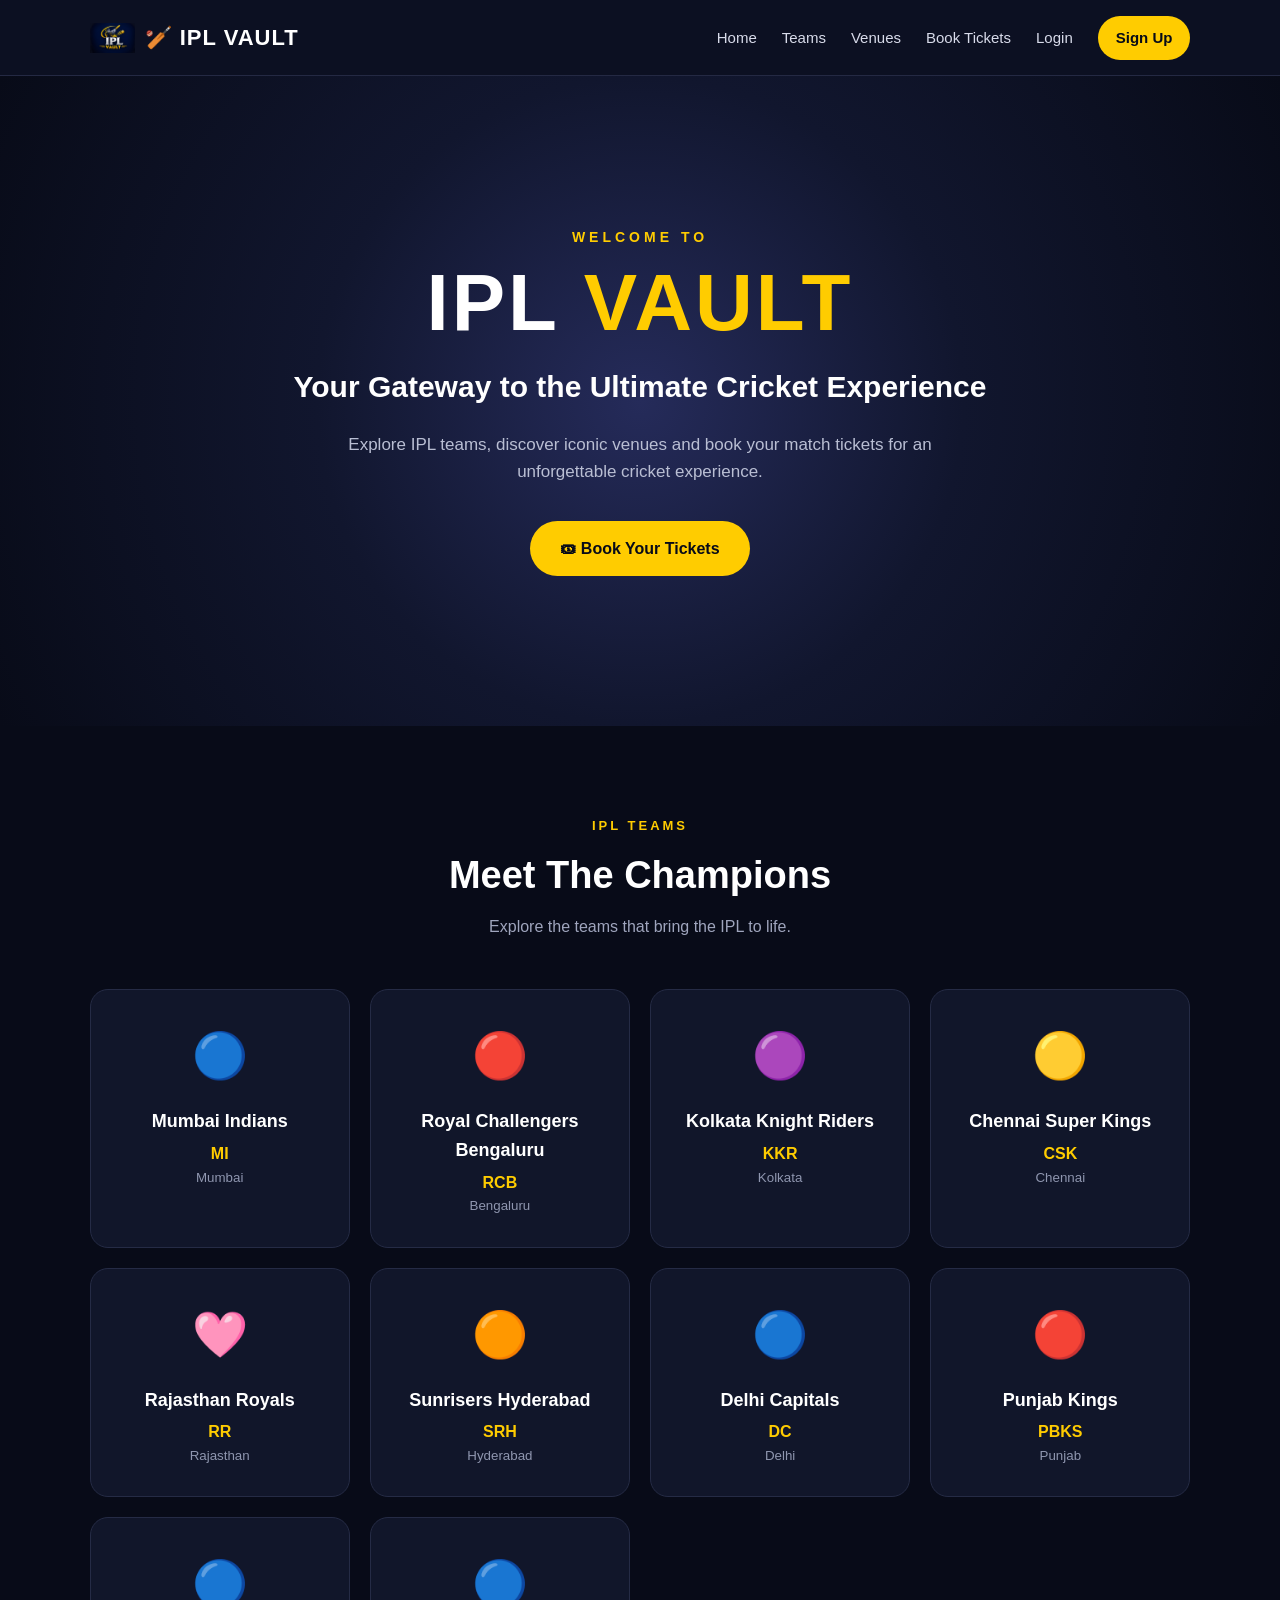
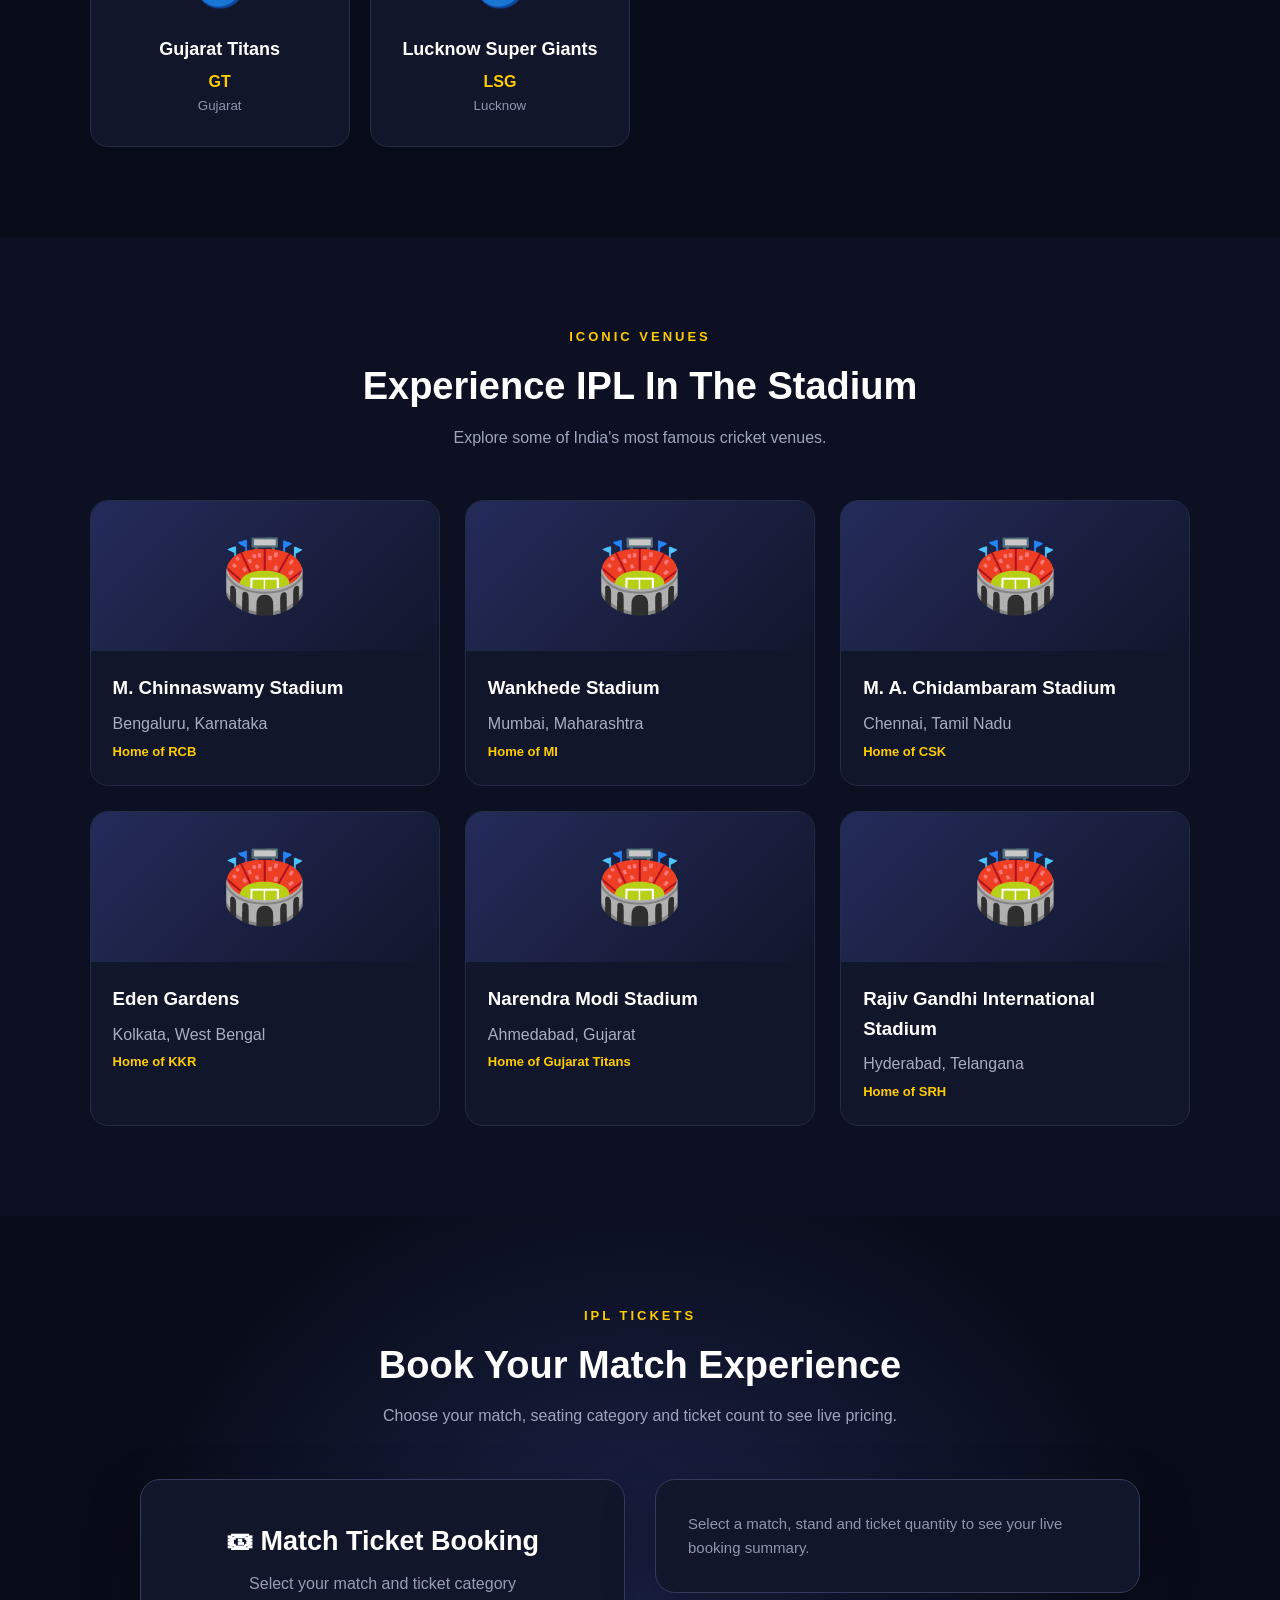
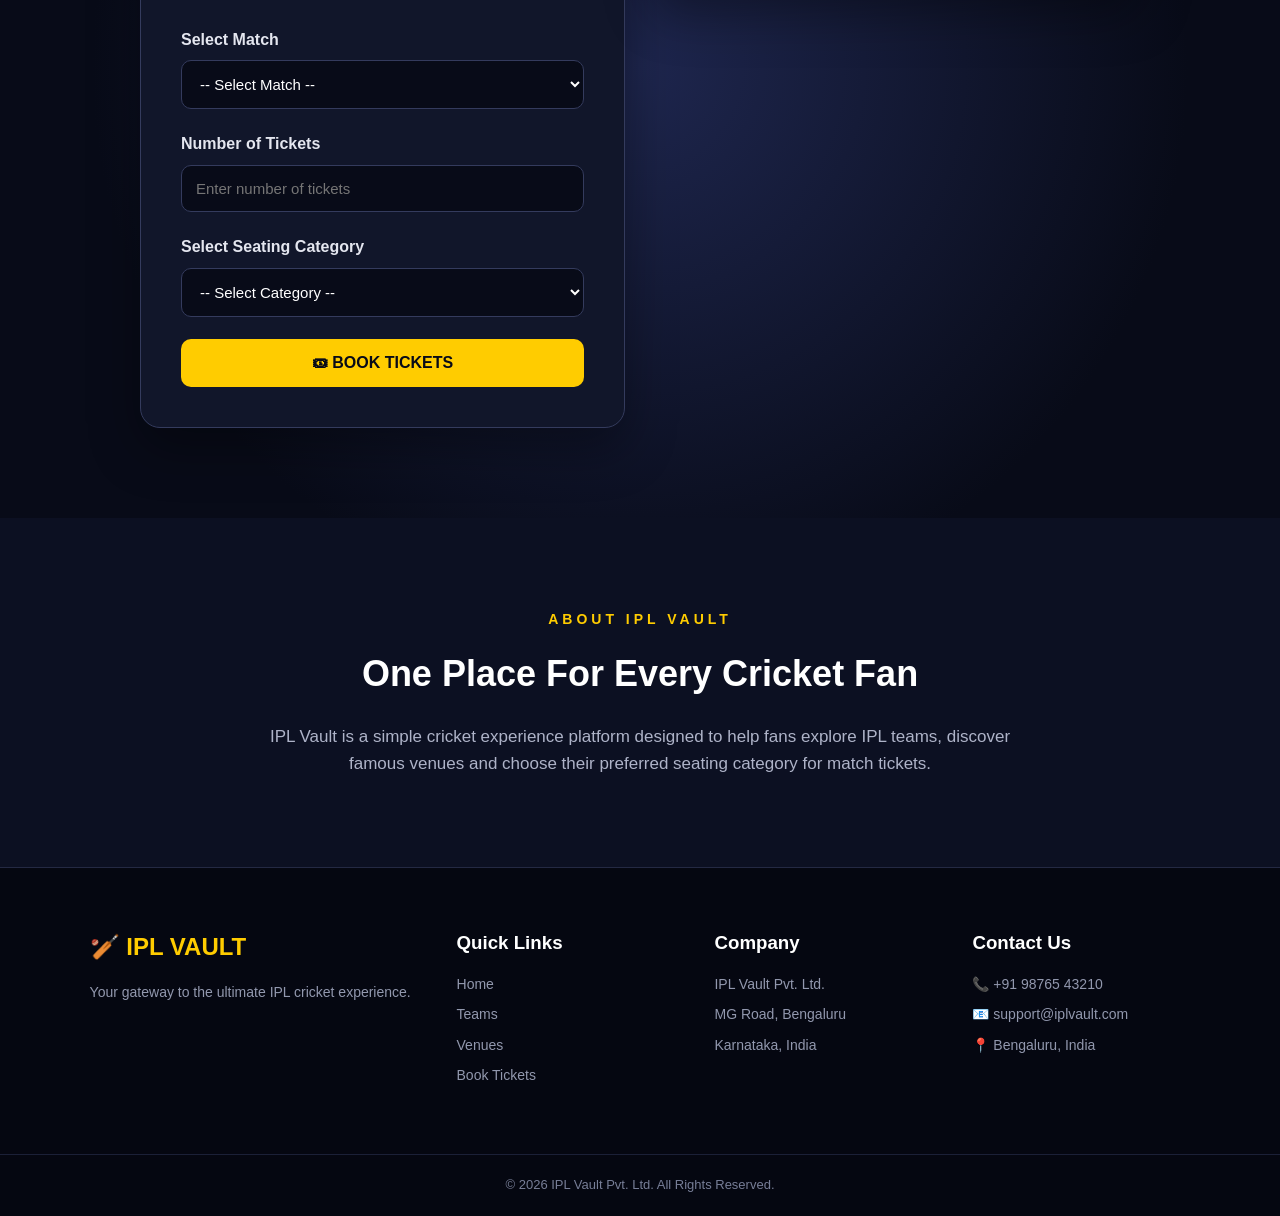
==== index.html @ e71f4a2f "Add IPL ticket booking website" ====
<html lang="en">
<head>
    <meta charset="UTF-8">
    <meta name="viewport" content="width=device-width, initial-scale=1.0">

    <title>IPL Vault | Cricket Ticket Booking</title>

<link rel="icon" type="image/png" href="images/logo.png">
    <link rel="stylesheet" href="style.css">
</head>

<body>


    <header class="header">

       <div class="logo">

    <img src="images/logo.png" alt="IPL Vault Logo">

            <span>🏏 IPL VAULT</span>
        </div>

        <nav>
            <a href="#home">Home</a>
            <a href="#teams">Teams</a>
            <a href="#venues">Venues</a>
            <a href="#tickets">Book Tickets</a>
            <a href="login.html">Login</a>
            <a href="signup.html" class="signup-link">Sign Up</a>
        </nav>

    </header>



    <section id="home" class="hero">

        <div class="hero-content">

            <p class="small-title">WELCOME TO</p>

            <h1>IPL <span>VAULT</span></h1>

            <h2>Your Gateway to the Ultimate Cricket Experience</h2>

            <p>
                Explore IPL teams, discover iconic venues and book your
                match tickets for an unforgettable cricket experience.
            </p>

            <a href="#tickets" class="hero-button">
                🎟 Book Your Tickets
            </a>

        </div>

    </section>



    <section id="teams" class="section">

        <div class="section-heading">
            <p>IPL TEAMS</p>
            <h2>Meet The Champions</h2>
            <span>
                Explore the teams that bring the IPL to life.
            </span>
        </div>


        <div class="team-container">

            <div class="team-card">
                <div class="team-icon">🔵</div>
                <h3>Mumbai Indians</h3>
                <p>MI</p>
                <small>Mumbai</small>
            </div>


            <div class="team-card">
                <div class="team-icon">🔴</div>
                <h3>Royal Challengers Bengaluru</h3>
                <p>RCB</p>
                <small>Bengaluru</small>
            </div>


            <div class="team-card">
                <div class="team-icon">🟣</div>
                <h3>Kolkata Knight Riders</h3>
                <p>KKR</p>
                <small>Kolkata</small>
            </div>


            <div class="team-card">
                <div class="team-icon">🟡</div>
                <h3>Chennai Super Kings</h3>
                <p>CSK</p>
                <small>Chennai</small>
            </div>


            <div class="team-card">
                <div class="team-icon">🩷</div>
                <h3>Rajasthan Royals</h3>
                <p>RR</p>
                <small>Rajasthan</small>
            </div>


            <div class="team-card">
                <div class="team-icon">🟠</div>
                <h3>Sunrisers Hyderabad</h3>
                <p>SRH</p>
                <small>Hyderabad</small>
            </div>


            <div class="team-card">
                <div class="team-icon">🔵</div>
                <h3>Delhi Capitals</h3>
                <p>DC</p>
                <small>Delhi</small>
            </div>


            <div class="team-card">
                <div class="team-icon">🔴</div>
                <h3>Punjab Kings</h3>
                <p>PBKS</p>
                <small>Punjab</small>
            </div>


            <div class="team-card">
                <div class="team-icon">🔵</div>
                <h3>Gujarat Titans</h3>
                <p>GT</p>
                <small>Gujarat</small>
            </div>


            <div class="team-card">
                <div class="team-icon">🔵</div>
                <h3>Lucknow Super Giants</h3>
                <p>LSG</p>
                <small>Lucknow</small>
            </div>

        </div>

    </section>


    <section id="venues" class="section venue-section">

        <div class="section-heading">

            <p>ICONIC VENUES</p>

            <h2>Experience IPL In The Stadium</h2>

            <span>
                Explore some of India's most famous cricket venues.
            </span>

        </div>


        <div class="venue-container">

            <div class="venue-card">
                <div class="venue-image">🏟️</div>

                <div class="venue-content">
                    <h3>M. Chinnaswamy Stadium</h3>
                    <p>Bengaluru, Karnataka</p>
                    <span>Home of RCB</span>
                </div>
            </div>


            <div class="venue-card">
                <div class="venue-image">🏟️</div>

                <div class="venue-content">
                    <h3>Wankhede Stadium</h3>
                    <p>Mumbai, Maharashtra</p>
                    <span>Home of MI</span>
                </div>
            </div>


            <div class="venue-card">
                <div class="venue-image">🏟️</div>

                <div class="venue-content">
                    <h3>M. A. Chidambaram Stadium</h3>
                    <p>Chennai, Tamil Nadu</p>
                    <span>Home of CSK</span>
                </div>
            </div>


            <div class="venue-card">
                <div class="venue-image">🏟️</div>

                <div class="venue-content">
                    <h3>Eden Gardens</h3>
                    <p>Kolkata, West Bengal</p>
                    <span>Home of KKR</span>
                </div>
            </div>


            <div class="venue-card">
                <div class="venue-image">🏟️</div>

                <div class="venue-content">
                    <h3>Narendra Modi Stadium</h3>
                    <p>Ahmedabad, Gujarat</p>
                    <span>Home of Gujarat Titans</span>
                </div>
            </div>


            <div class="venue-card">
                <div class="venue-image">🏟️</div>

                <div class="venue-content">
                    <h3>Rajiv Gandhi International Stadium</h3>
                    <p>Hyderabad, Telangana</p>
                    <span>Home of SRH</span>
                </div>
            </div>

        </div>

    </section>



    <section id="tickets" class="ticket-section">

        <div class="section-heading">

            <p>IPL TICKETS</p>

            <h2>Book Your Match Experience</h2>

            <span>
                Choose your match, seating category and ticket count to see live pricing.
            </span>

        </div>


        <div class="ticket-wrapper">

        <div class="ticket-box">

            <h3>🎟 Match Ticket Booking</h3>

            <p class="ticket-subtitle">
                Select your match and ticket category
            </p>


            <form id="bookingForm">

                <div class="form-group">

                    <label for="match">
                        Select Match
                    </label>

                    <select id="match" name="match" required>

                        <option value="">
                            -- Select Match --
                        </option>

                        <option value="MI vs RCB — Wankhede Stadium, Mumbai">
                            MI vs RCB — Wankhede Stadium, Mumbai
                        </option>

                        <option value="CSK vs KKR — M. A. Chidambaram Stadium, Chennai">
                            CSK vs KKR — M. A. Chidambaram Stadium, Chennai
                        </option>

                        <option value="GT vs SRH — Narendra Modi Stadium, Ahmedabad">
                            GT vs SRH — Narendra Modi Stadium, Ahmedabad
                        </option>

                        <option value="RCB vs KKR — M. Chinnaswamy Stadium, Bengaluru">
                            RCB vs KKR — M. Chinnaswamy Stadium, Bengaluru
                        </option>

                        <option value="DC vs PBKS — Eden Gardens, Kolkata">
                            DC vs PBKS — Eden Gardens, Kolkata
                        </option>

                    </select>

                </div>


                <div class="form-group">

                    <label for="ticketCount">
                        Number of Tickets
                    </label>

                    <input
                        type="number"
                        id="ticketCount"
                        name="tickets"
                        min="1"
                        max="10"
                        placeholder="Enter number of tickets"
                        required
                    >

                </div>


                <div class="form-group">

                    <label for="category">
                        Select Seating Category
                    </label>

                    <select id="category" name="category" required>

                        <option value="">
                            -- Select Category --
                        </option>

                        <option value="balcony">
                            Balcony — ₹1,500
                        </option>

                        <option value="box-balcony">
                            Box Balcony — ₹2,500
                        </option>

                        <option value="luxury-balcony">
                            Luxury Balcony — ₹4,000
                        </option>

                        <option value="ground">
                            Ground — ₹1,000
                        </option>

                        <option value="first-class">
                            1st Class — ₹6,000
                        </option>

                    </select>

                </div>


                <button type="submit" class="book-button">
                    🎟 BOOK TICKETS
                </button>

            </form>

        </div>


        <div class="summary-column">

            <div class="booking-summary" id="bookingSummary">
                <p class="summary-placeholder">
                    Select a match, stand and ticket quantity to see your live booking summary.
                </p>
            </div>

            <div class="stand-info" id="standInfo"></div>

        </div>

        </div>

    </section>


    <section class="about-section">

        <div>

            <p class="small-title">ABOUT IPL VAULT</p>

            <h2>One Place For Every Cricket Fan</h2>

            <p>
                IPL Vault is a simple cricket experience platform designed
                to help fans explore IPL teams, discover famous venues and
                choose their preferred seating category for match tickets.
            </p>

        </div>

    </section>


    <footer class="footer">

        <div class="footer-container">


            <div class="footer-column">

                <h2>🏏 IPL VAULT</h2>

                <p>
                    Your gateway to the ultimate IPL cricket experience.
                </p>

            </div>


            <div class="footer-column">

                <h3>Quick Links</h3>

                <a href="#home">Home</a>

                <a href="#teams">Teams</a>

                <a href="#venues">Venues</a>

                <a href="#tickets">Book Tickets</a>

            </div>


            <div class="footer-column">

                <h3>Company</h3>

                <p>IPL Vault Pvt. Ltd.</p>

                <p>MG Road, Bengaluru</p>

                <p>Karnataka, India</p>

            </div>


            <div class="footer-column">

                <h3>Contact Us</h3>

                <p>📞 +91 98765 43210</p>

                <p>📧 support@iplvault.com</p>

                <p>📍 Bengaluru, India</p>

            </div>

        </div>


        <div class="footer-bottom">

            <p>
                © 2026 IPL Vault Pvt. Ltd. All Rights Reserved.
            </p>

        </div>

    </footer>

    <script src="script.js"></script>

</body>
</html>
---- style.css ----
* {
    margin: 0;
    padding: 0;
    box-sizing: border-box;
}


html {
    scroll-behavior: smooth;
}


body {
    font-family: Arial, Helvetica, sans-serif;
    background: #080b18;
    color: white;
    line-height: 1.6;
}


.header {
    width: 100%;
    min-height: 75px;

    display: flex;
    justify-content: space-between;
    align-items: center;

    padding: 15px 7%;

    background: #0c1022;

    border-bottom: 1px solid #242943;

    position: sticky;
    top: 0;

    z-index: 1000;
}


.logo {
    display: flex;
    align-items: center;

    font-size: 22px;
    font-weight: bold;

    color: white;
}


.logo img {
    width: 45px;
    height: 45px;

    object-fit: contain;

    margin-right: 10px;
}


.logo span {
    letter-spacing: 1px;
}


nav {
    display: flex;
    align-items: center;
    gap: 25px;
}


nav a {
    text-decoration: none;
    color: #d8dbea;

    font-size: 15px;

    transition: 0.3s;
}


nav a:hover {
    color: #ffcc00;
}


.signup-link {
    background: #ffcc00;

    color: #080b18 !important;

    padding: 10px 18px;

    border-radius: 25px;

    font-weight: bold;
}


.hero {
    min-height: 650px;

    display: flex;
    justify-content: center;
    align-items: center;

    text-align: center;

    padding: 80px 20px;

    background:
        radial-gradient(
            circle at center,
            #252b5a 0%,
            #11162e 45%,
            #080b18 100%
        );
}


.hero-content {
    max-width: 850px;
}


.small-title {
    color: #ffcc00;

    font-size: 14px;

    font-weight: bold;

    letter-spacing: 4px;

    margin-bottom: 15px;
}


.hero h1 {
    font-size: 80px;

    line-height: 1;

    margin-bottom: 20px;

    letter-spacing: 3px;
}


.hero h1 span {
    color: #ffcc00;
}


.hero h2 {
    font-size: 30px;

    margin-bottom: 20px;
}


.hero p:not(.small-title) {
    color: #b9bed3;

    max-width: 650px;

    margin: auto;

    font-size: 17px;
}


.hero-button {
    display: inline-block;

    margin-top: 35px;

    padding: 15px 30px;

    background: #ffcc00;

    color: #080b18;

    text-decoration: none;

    border-radius: 30px;

    font-weight: bold;

    transition: 0.3s;
}


.hero-button:hover {
    transform: translateY(-4px);

    box-shadow: 0 10px 25px rgba(255, 204, 0, 0.25);
}



.section {
    padding: 90px 7%;
}


.section-heading {
    text-align: center;

    margin-bottom: 50px;
}


.section-heading p {
    color: #ffcc00;

    font-size: 13px;

    letter-spacing: 3px;

    font-weight: bold;
}


.section-heading h2 {
    font-size: 38px;

    margin: 8px 0;
}


.section-heading span {
    color: #9fa5bd;

    font-size: 16px;
}



.team-container {
    display: grid;

    grid-template-columns:
        repeat(auto-fit, minmax(210px, 1fr));

    gap: 20px;
}


.team-card {
    background: #11162a;

    border: 1px solid #252b45;

    border-radius: 18px;

    padding: 30px 20px;

    text-align: center;

    transition: 0.3s;
}


.team-card:hover {
    transform: translateY(-8px);

    border-color: #ffcc00;

    box-shadow:
        0 15px 35px rgba(0, 0, 0, 0.3);
}


.team-icon {
    font-size: 45px;

    margin-bottom: 15px;
}


.team-card h3 {
    font-size: 18px;

    margin-bottom: 5px;
}


.team-card p {
    color: #ffcc00;

    font-weight: bold;
}


.team-card small {
    color: #8f96af;
}



.venue-section {
    background: #0c1022;
}


.venue-container {
    display: grid;

    grid-template-columns:
        repeat(auto-fit, minmax(280px, 1fr));

    gap: 25px;
}


.venue-card {
    background: #11162a;

    border-radius: 18px;

    overflow: hidden;

    border: 1px solid #252b45;

    transition: 0.3s;
}


.venue-card:hover {
    transform: translateY(-7px);

    border-color: #ffcc00;
}


.venue-image {
    height: 150px;

    display: flex;

    justify-content: center;

    align-items: center;

    font-size: 70px;

    background:
        linear-gradient(
            135deg,
            #252b5a,
            #12162c
        );
}


.venue-content {
    padding: 22px;
}


.venue-content h3 {
    margin-bottom: 8px;
}


.venue-content p {
    color: #a9aec3;

    margin-bottom: 5px;
}


.venue-content span {
    color: #ffcc00;

    font-size: 13px;

    font-weight: bold;
}


.ticket-section {
    padding: 90px 20px;

    background:
        radial-gradient(
            circle at center,
            #1e264e,
            #080b18 70%
        );
}


.ticket-wrapper {
    width: 100%;

    max-width: 1000px;

    margin: auto;

    display: grid;

    grid-template-columns: 1fr 1fr;

    gap: 30px;

    align-items: start;
}


.ticket-box {
    width: 100%;

    padding: 40px;

    background: #11162a;

    border: 1px solid #343b5d;

    border-radius: 20px;

    box-shadow:
        0 20px 50px rgba(0, 0, 0, 0.35);
}


.ticket-box h3 {
    text-align: center;

    font-size: 27px;

    margin-bottom: 8px;
}


.ticket-subtitle {
    text-align: center;

    color: #969db6;

    margin-bottom: 30px;
}


.form-group {
    margin-bottom: 22px;
}


.form-group label {
    display: block;

    margin-bottom: 8px;

    font-weight: bold;

    color: #e4e6ef;
}


.form-group input,
.form-group select {
    width: 100%;

    padding: 14px;

    border-radius: 10px;

    border: 1px solid #343b5d;

    background: #080b18;

    color: white;

    outline: none;

    font-size: 15px;
}


.form-group input:focus,
.form-group select:focus {
    border-color: #ffcc00;
}


.form-group select option {
    background: #11162a;
}


.book-button {
    width: 100%;

    padding: 15px;

    border: none;

    border-radius: 10px;

    background: #ffcc00;

    color: #080b18;

    font-size: 16px;

    font-weight: bold;

    cursor: pointer;

    transition: 0.3s;
}


.book-button:hover {
    transform: translateY(-3px);

    box-shadow:
        0 10px 25px rgba(255, 204, 0, 0.25);
}


.summary-column {
    display: flex;

    flex-direction: column;

    gap: 25px;
}


.booking-summary {
    background: #11162a;

    border: 1px solid #343b5d;

    border-radius: 20px;

    padding: 32px;

    box-shadow:
        0 20px 50px rgba(0, 0, 0, 0.35);
}


.booking-summary h4 {
    font-size: 20px;

    margin-bottom: 18px;

    color: #ffcc00;
}


.summary-placeholder {
    color: #8f96af;

    font-size: 15px;
}


.summary-row {
    display: flex;

    justify-content: space-between;

    align-items: center;

    padding: 10px 0;

    border-bottom: 1px solid #242943;

    font-size: 15px;

    color: #d8dbea;
}


.summary-row span:first-child {
    color: #9298ae;
}


.summary-total {
    border-bottom: none;

    margin-top: 8px;

    padding-top: 16px;

    border-top: 1px solid #343b5d;

    font-size: 18px;

    font-weight: bold;
}


.summary-total span:first-child {
    color: #e4e6ef;
}


.summary-total span:last-child {
    color: #ffcc00;
}


.stand-info {
    background: #0c1022;

    border: 1px solid #252b45;

    border-radius: 20px;

    padding: 26px 32px;

    min-height: 0;
}


.stand-info:empty {
    display: none;
}


.stand-info h4 {
    color: #ffcc00;

    font-size: 17px;

    margin-bottom: 10px;
}


.stand-info p {
    color: #b9bed3;

    font-size: 14px;
}


.about-section {
    padding: 90px 7%;

    background: #0c1022;

    text-align: center;
}


.about-section > div {
    max-width: 800px;

    margin: auto;
}


.about-section h2 {
    font-size: 36px;

    margin-bottom: 20px;
}


.about-section p:last-child {
    color: #aeb3c8;

    font-size: 17px;
}


.footer {
    background: #050711;

    border-top: 1px solid #242943;
}


.footer-container {
    padding: 60px 7%;

    display: grid;

    grid-template-columns:
        1.5fr 1fr 1fr 1fr;

    gap: 40px;
}


.footer-column h2 {
    margin-bottom: 15px;

    color: #ffcc00;
}


.footer-column h3 {
    margin-bottom: 15px;

    color: white;
}


.footer-column p {
    color: #9298ae;

    margin-bottom: 8px;

    font-size: 14px;
}


.footer-column a {
    display: block;

    color: #9298ae;

    text-decoration: none;

    margin-bottom: 8px;

    font-size: 14px;

    transition: 0.3s;
}


.footer-column a:hover {
    color: #ffcc00;
}


.footer-bottom {
    text-align: center;

    padding: 20px;

    border-top: 1px solid #1b2037;

    color: #777e97;

    font-size: 13px;
}



@media (max-width: 900px) {

    .header {
        flex-direction: column;

        gap: 15px;
    }


    nav {
        flex-wrap: wrap;

        justify-content: center;

        gap: 15px;
    }


    .hero h1 {
        font-size: 55px;
    }


    .hero h2 {
        font-size: 24px;
    }


    .footer-container {
        grid-template-columns: 1fr 1fr;
    }


    .ticket-wrapper {
        grid-template-columns: 1fr;
    }

}


@media (max-width: 600px) {

    .section {
        padding: 60px 5%;
    }


    .hero {
        min-height: 550px;
    }


    .hero h1 {
        font-size: 45px;
    }


    .hero h2 {
        font-size: 21px;
    }


    .ticket-box {
        padding: 25px;
    }


    .booking-summary,
    .stand-info {
        padding: 22px;
    }


    .footer-container {
        grid-template-columns: 1fr;

        text-align: center;
    }

}


.auth-page {
    min-height: 100vh;

    background:
        radial-gradient(
            circle at center,
            #202754,
            #080b18 70%
        );
}


.auth-container {
    min-height: calc(100vh - 75px);

    display: flex;

    justify-content: center;

    align-items: center;

    padding: 60px 20px;
}


.auth-box {
    width: 100%;

    max-width: 480px;

    padding: 40px;

    background: #11162a;

    border: 1px solid #343b5d;

    border-radius: 20px;

    box-shadow:
        0 25px 60px rgba(0, 0, 0, 0.4);
}


.auth-logo {
    width: 65px;

    height: 65px;

    margin: auto;

    display: flex;

    align-items: center;

    justify-content: center;

    border-radius: 50%;

    background: #ffcc00;

    color: #080b18;

    font-size: 30px;

    margin-bottom: 20px;
}


.auth-box h1 {
    text-align: center;

    font-size: 30px;

    margin-bottom: 8px;
}


.auth-subtitle {
    text-align: center;

    color: #9298ae;

    font-size: 14px;

    margin-bottom: 30px;
}


.auth-field {
    margin-bottom: 18px;
}


.auth-field label {
    display: block;

    margin-bottom: 7px;

    color: #e4e6ef;

    font-weight: bold;

    font-size: 14px;
}


.auth-field input {
    width: 100%;

    padding: 13px;

    background: #080b18;

    color: white;

    border: 1px solid #343b5d;

    border-radius: 9px;

    outline: none;

    font-size: 14px;
}


.auth-field input:focus {
    border-color: #ffcc00;
}


.auth-button {
    width: 100%;

    padding: 14px;

    margin-top: 8px;

    border: none;

    border-radius: 9px;

    background: #ffcc00;

    color: #080b18;

    font-weight: bold;

    font-size: 15px;

    cursor: pointer;

    transition: 0.3s;
}


.auth-button:hover {
    transform: translateY(-2px);

    box-shadow:
        0 10px 25px rgba(255, 204, 0, 0.2);
}


.auth-footer {
    text-align: center;

    margin-top: 25px;

    color: #9298ae;

    font-size: 14px;
}


.auth-footer a {
    color: #ffcc00;

    text-decoration: none;

    font-weight: bold;
}
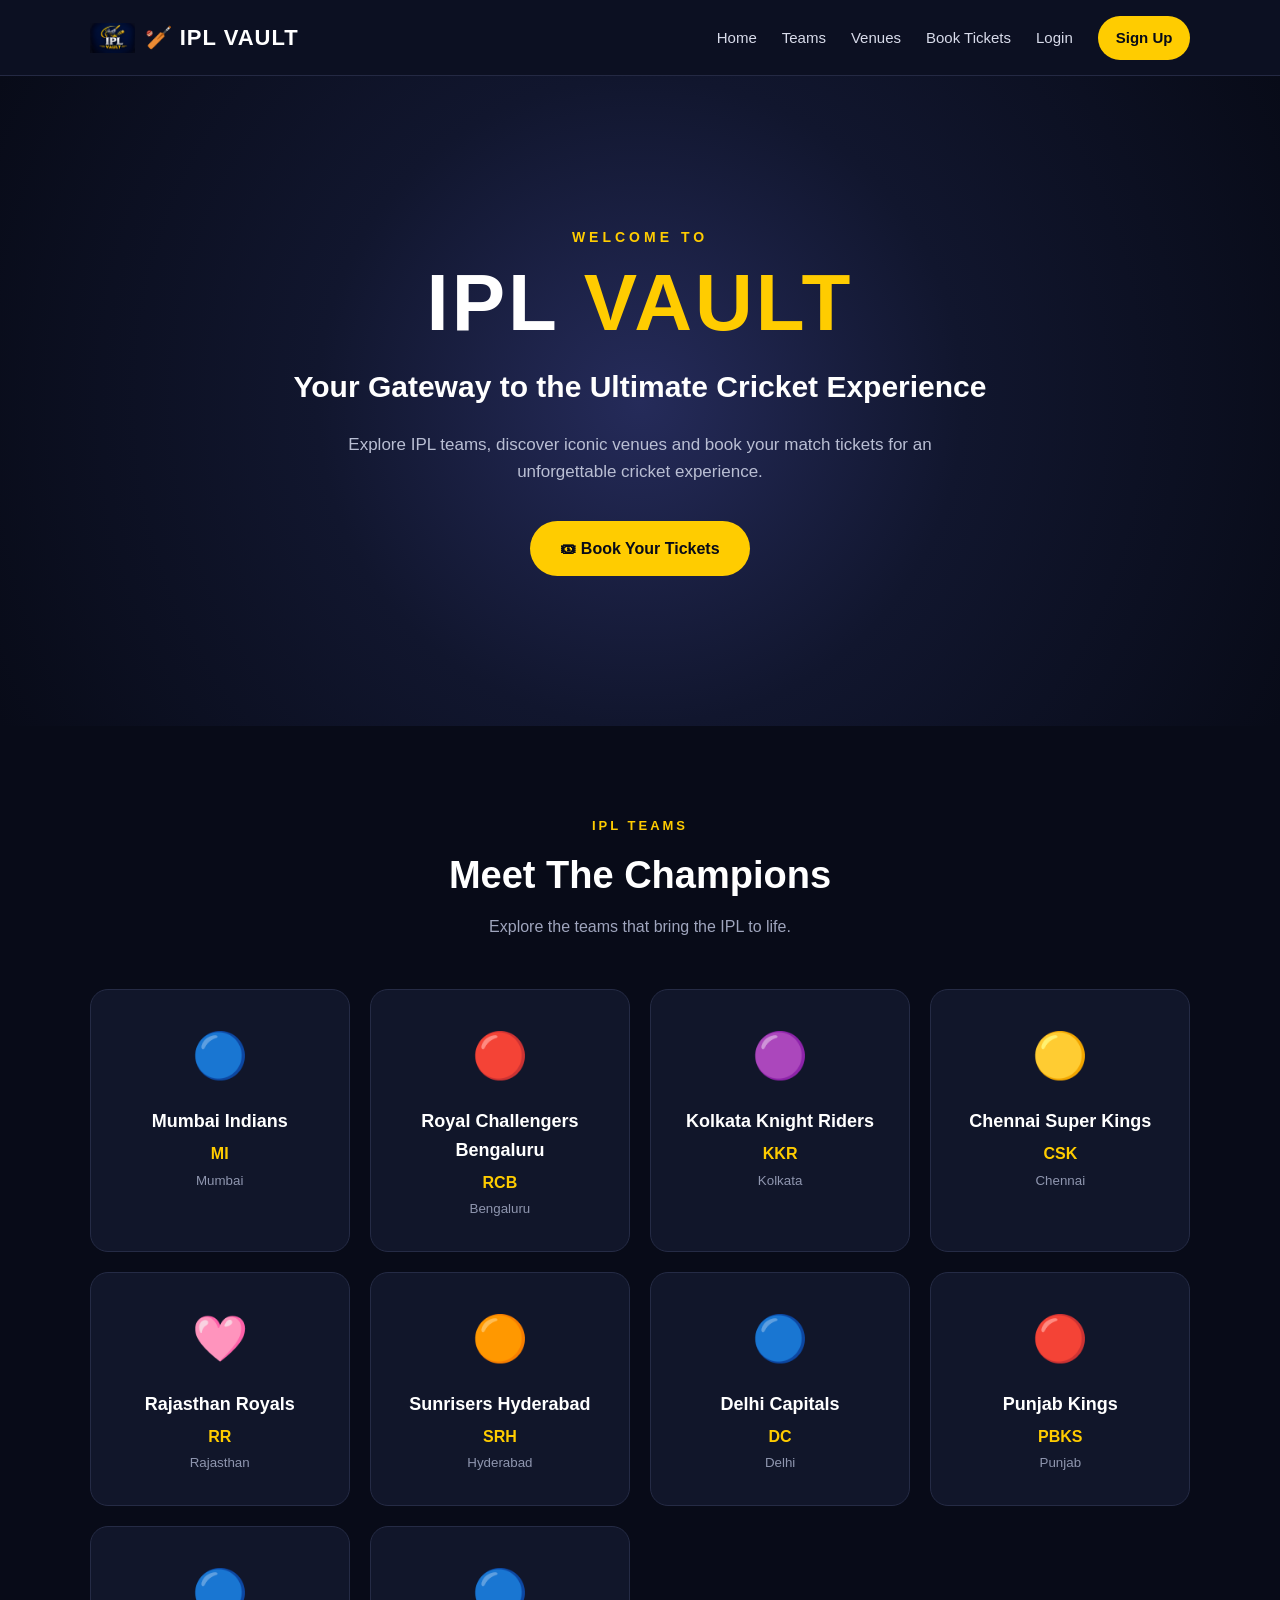
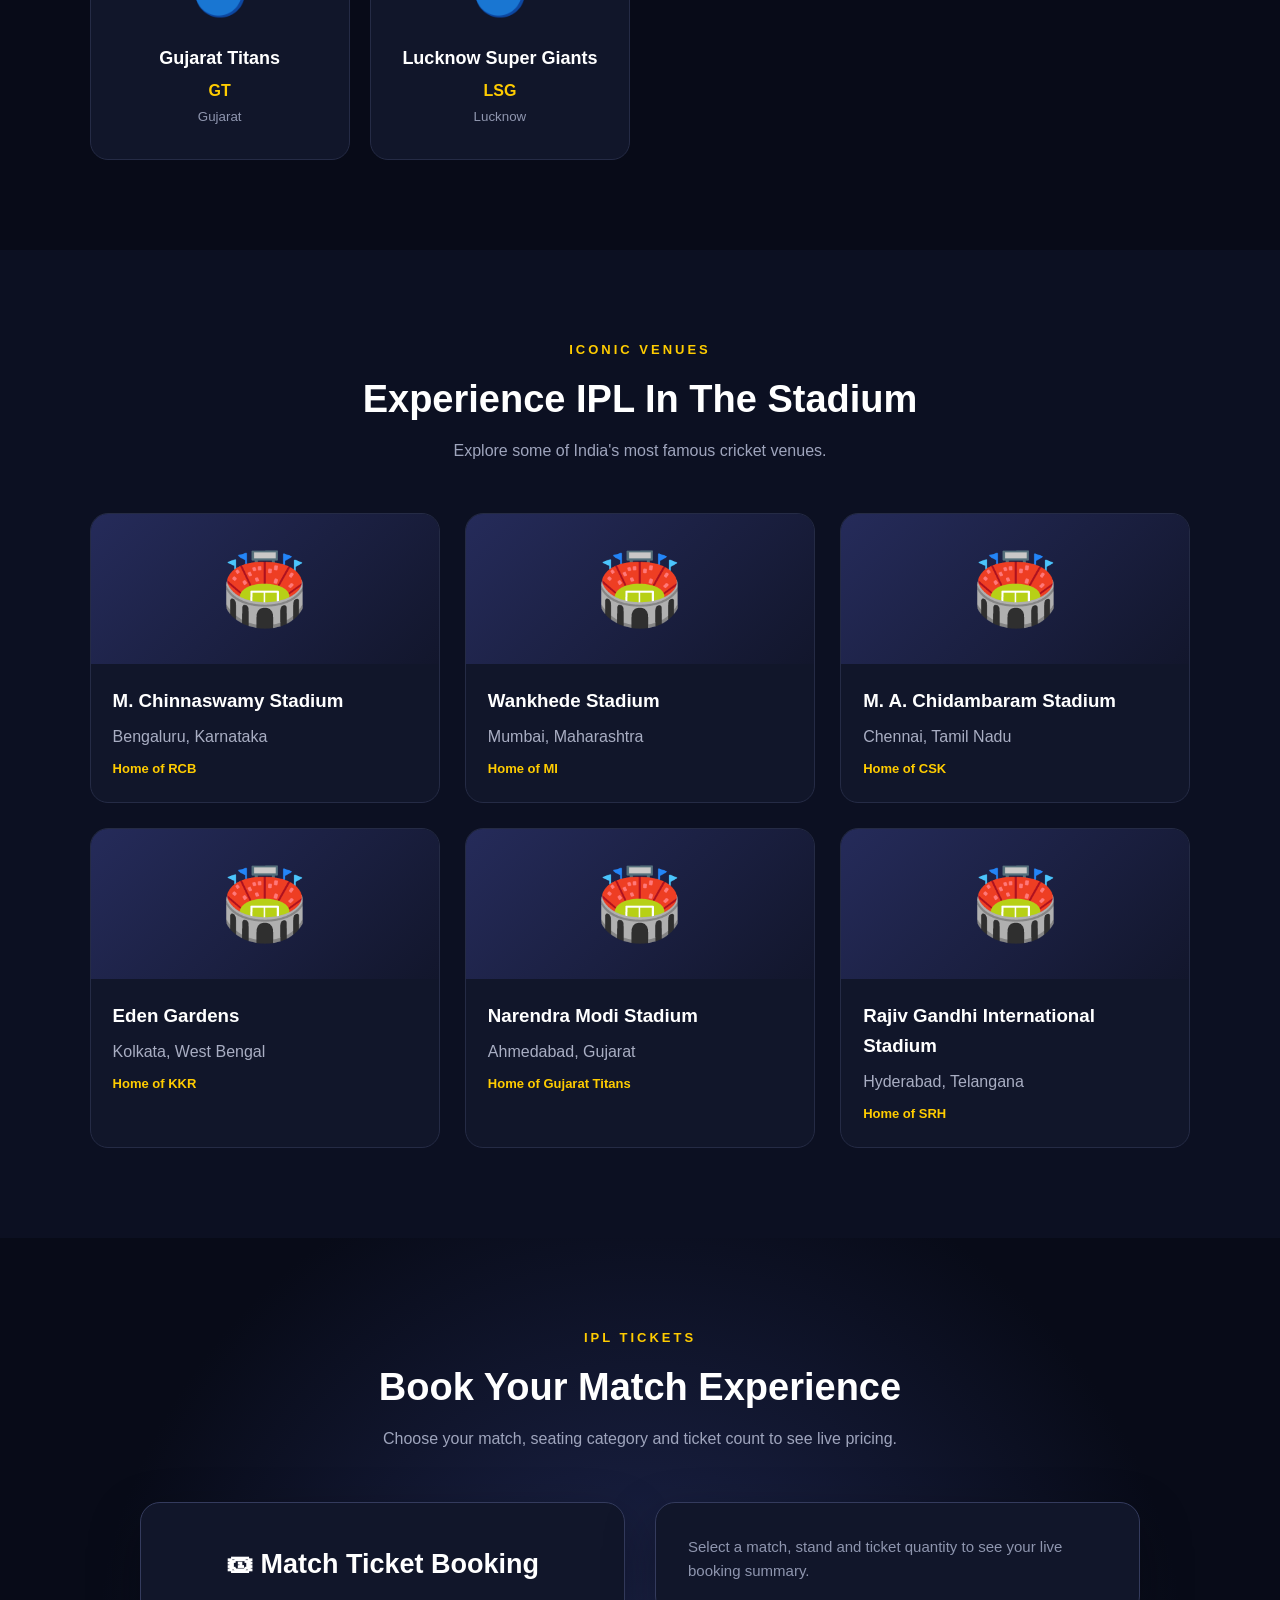
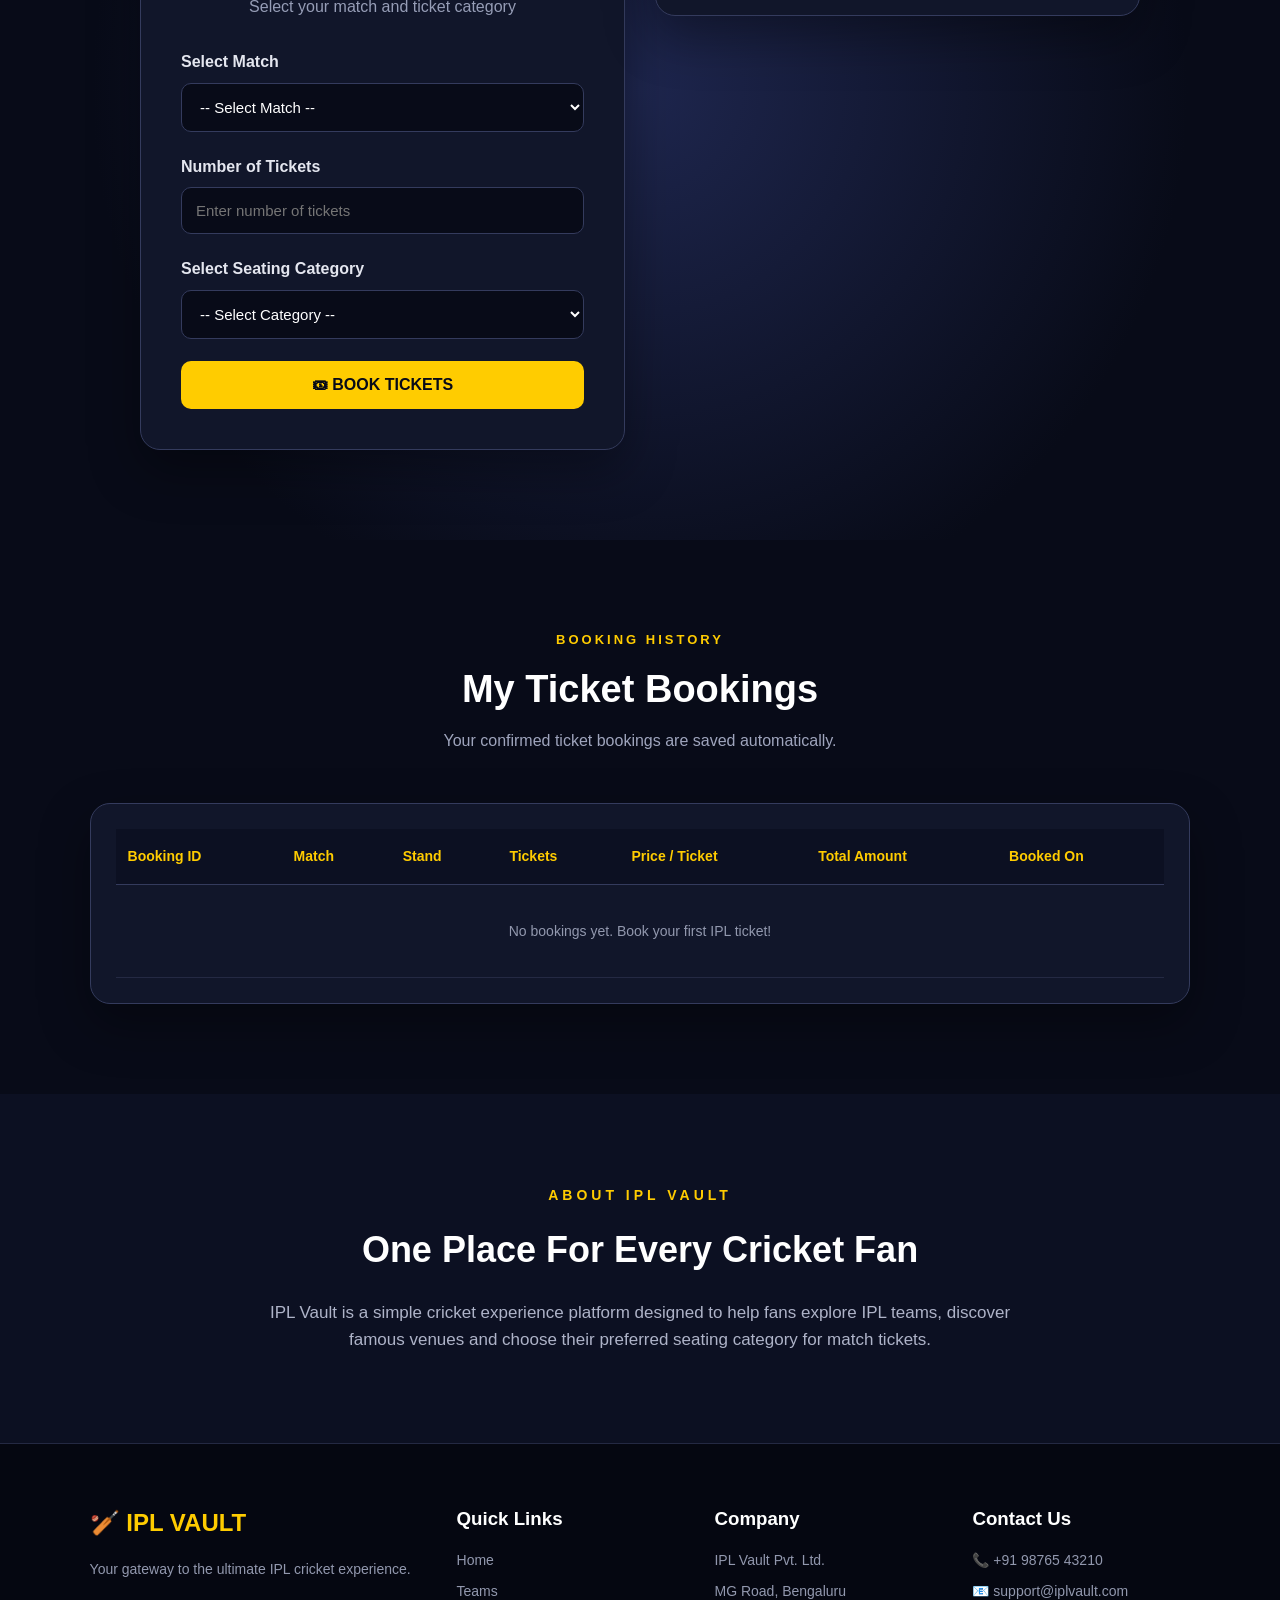
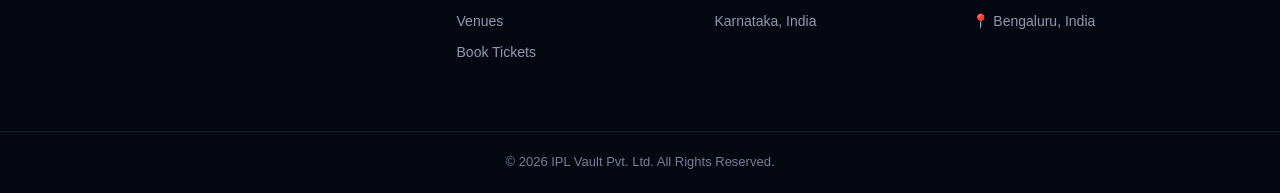
==== commit d848520d: "Add booking storage persistance" ====
--- a/index.html
+++ b/index.html
@@ -1,38 +1,56 @@
+<!DOCTYPE html>
 <html lang="en">
+
 <head>
+
     <meta charset="UTF-8">
+
     <meta name="viewport" content="width=device-width, initial-scale=1.0">
 
     <title>IPL Vault | Cricket Ticket Booking</title>
 
-<link rel="icon" type="image/png" href="images/logo.png">
+    <link rel="icon" type="image/png" href="images/logo.png">
+
     <link rel="stylesheet" href="style.css">
+
 </head>
 
+
 <body>
 
+    <!-- HEADER -->
 
     <header class="header">
 
-       <div class="logo">
-
-    <img src="images/logo.png" alt="IPL Vault Logo">
+        <div class="logo">
+
+            <img src="images/logo.png" alt="IPL Vault Logo">
 
             <span>🏏 IPL VAULT</span>
-        </div>
+
+        </div>
+
 
         <nav>
+
             <a href="#home">Home</a>
+
             <a href="#teams">Teams</a>
+
             <a href="#venues">Venues</a>
+
             <a href="#tickets">Book Tickets</a>
+
             <a href="login.html">Login</a>
+
             <a href="signup.html" class="signup-link">Sign Up</a>
+
         </nav>
 
     </header>
 
 
+    <!-- HERO -->
 
     <section id="home" class="hero">
 
@@ -58,15 +76,20 @@
     </section>
 
 
+    <!-- TEAMS -->
 
     <section id="teams" class="section">
 
         <div class="section-heading">
+
             <p>IPL TEAMS</p>
+
             <h2>Meet The Champions</h2>
+
             <span>
                 Explore the teams that bring the IPL to life.
             </span>
+
         </div>
 
 
@@ -79,7 +102,6 @@
                 <small>Mumbai</small>
             </div>
 
-
             <div class="team-card">
                 <div class="team-icon">🔴</div>
                 <h3>Royal Challengers Bengaluru</h3>
@@ -87,7 +109,6 @@
                 <small>Bengaluru</small>
             </div>
 
-
             <div class="team-card">
                 <div class="team-icon">🟣</div>
                 <h3>Kolkata Knight Riders</h3>
@@ -95,7 +116,6 @@
                 <small>Kolkata</small>
             </div>
 
-
             <div class="team-card">
                 <div class="team-icon">🟡</div>
                 <h3>Chennai Super Kings</h3>
@@ -103,7 +123,6 @@
                 <small>Chennai</small>
             </div>
 
-
             <div class="team-card">
                 <div class="team-icon">🩷</div>
                 <h3>Rajasthan Royals</h3>
@@ -111,7 +130,6 @@
                 <small>Rajasthan</small>
             </div>
 
-
             <div class="team-card">
                 <div class="team-icon">🟠</div>
                 <h3>Sunrisers Hyderabad</h3>
@@ -119,7 +137,6 @@
                 <small>Hyderabad</small>
             </div>
 
-
             <div class="team-card">
                 <div class="team-icon">🔵</div>
                 <h3>Delhi Capitals</h3>
@@ -127,7 +144,6 @@
                 <small>Delhi</small>
             </div>
 
-
             <div class="team-card">
                 <div class="team-icon">🔴</div>
                 <h3>Punjab Kings</h3>
@@ -135,7 +151,6 @@
                 <small>Punjab</small>
             </div>
 
-
             <div class="team-card">
                 <div class="team-icon">🔵</div>
                 <h3>Gujarat Titans</h3>
@@ -143,7 +158,6 @@
                 <small>Gujarat</small>
             </div>
 
-
             <div class="team-card">
                 <div class="team-icon">🔵</div>
                 <h3>Lucknow Super Giants</h3>
@@ -156,6 +170,8 @@
     </section>
 
 
+    <!-- VENUES -->
+
     <section id="venues" class="section venue-section">
 
         <div class="section-heading">
@@ -243,6 +259,7 @@
     </section>
 
 
+    <!-- TICKET BOOKING -->
 
     <section id="tickets" class="ticket-section">
 
@@ -261,135 +278,204 @@
 
         <div class="ticket-wrapper">
 
-        <div class="ticket-box">
-
-            <h3>🎟 Match Ticket Booking</h3>
-
-            <p class="ticket-subtitle">
-                Select your match and ticket category
-            </p>
-
-
-            <form id="bookingForm">
-
-                <div class="form-group">
-
-                    <label for="match">
-                        Select Match
-                    </label>
-
-                    <select id="match" name="match" required>
-
-                        <option value="">
-                            -- Select Match --
-                        </option>
-
-                        <option value="MI vs RCB — Wankhede Stadium, Mumbai">
-                            MI vs RCB — Wankhede Stadium, Mumbai
-                        </option>
-
-                        <option value="CSK vs KKR — M. A. Chidambaram Stadium, Chennai">
-                            CSK vs KKR — M. A. Chidambaram Stadium, Chennai
-                        </option>
-
-                        <option value="GT vs SRH — Narendra Modi Stadium, Ahmedabad">
-                            GT vs SRH — Narendra Modi Stadium, Ahmedabad
-                        </option>
-
-                        <option value="RCB vs KKR — M. Chinnaswamy Stadium, Bengaluru">
-                            RCB vs KKR — M. Chinnaswamy Stadium, Bengaluru
-                        </option>
-
-                        <option value="DC vs PBKS — Eden Gardens, Kolkata">
-                            DC vs PBKS — Eden Gardens, Kolkata
-                        </option>
-
-                    </select>
-
-                </div>
-
-
-                <div class="form-group">
-
-                    <label for="ticketCount">
-                        Number of Tickets
-                    </label>
-
-                    <input
-                        type="number"
-                        id="ticketCount"
-                        name="tickets"
-                        min="1"
-                        max="10"
-                        placeholder="Enter number of tickets"
-                        required
-                    >
-
-                </div>
-
-
-                <div class="form-group">
-
-                    <label for="category">
-                        Select Seating Category
-                    </label>
-
-                    <select id="category" name="category" required>
-
-                        <option value="">
-                            -- Select Category --
-                        </option>
-
-                        <option value="balcony">
-                            Balcony — ₹1,500
-                        </option>
-
-                        <option value="box-balcony">
-                            Box Balcony — ₹2,500
-                        </option>
-
-                        <option value="luxury-balcony">
-                            Luxury Balcony — ₹4,000
-                        </option>
-
-                        <option value="ground">
-                            Ground — ₹1,000
-                        </option>
-
-                        <option value="first-class">
-                            1st Class — ₹6,000
-                        </option>
-
-                    </select>
-
-                </div>
-
-
-                <button type="submit" class="book-button">
-                    🎟 BOOK TICKETS
-                </button>
-
-            </form>
-
-        </div>
-
-
-        <div class="summary-column">
-
-            <div class="booking-summary" id="bookingSummary">
-                <p class="summary-placeholder">
-                    Select a match, stand and ticket quantity to see your live booking summary.
+            <div class="ticket-box">
+
+                <h3>🎟 Match Ticket Booking</h3>
+
+                <p class="ticket-subtitle">
+                    Select your match and ticket category
                 </p>
-            </div>
-
-            <div class="stand-info" id="standInfo"></div>
-
-        </div>
+
+
+                <form id="bookingForm">
+
+
+                    <div class="form-group">
+
+                        <label for="match">
+                            Select Match
+                        </label>
+
+                        <select id="match" name="match" required>
+
+                            <option value="">
+                                -- Select Match --
+                            </option>
+
+                            <option value="MI vs RCB — Wankhede Stadium, Mumbai">
+                                MI vs RCB — Wankhede Stadium, Mumbai
+                            </option>
+
+                            <option value="CSK vs KKR — M. A. Chidambaram Stadium, Chennai">
+                                CSK vs KKR — M. A. Chidambaram Stadium, Chennai
+                            </option>
+
+                            <option value="GT vs SRH — Narendra Modi Stadium, Ahmedabad">
+                                GT vs SRH — Narendra Modi Stadium, Ahmedabad
+                            </option>
+
+                            <option value="RCB vs KKR — M. Chinnaswamy Stadium, Bengaluru">
+                                RCB vs KKR — M. Chinnaswamy Stadium, Bengaluru
+                            </option>
+
+                            <option value="DC vs PBKS — Eden Gardens, Kolkata">
+                                DC vs PBKS — Eden Gardens, Kolkata
+                            </option>
+
+                        </select>
+
+                    </div>
+
+
+                    <div class="form-group">
+
+                        <label for="ticketCount">
+                            Number of Tickets
+                        </label>
+
+                        <input
+                            type="number"
+                            id="ticketCount"
+                            name="tickets"
+                            min="1"
+                            max="10"
+                            placeholder="Enter number of tickets"
+                            required
+                        >
+
+                    </div>
+
+
+                    <div class="form-group">
+
+                        <label for="category">
+                            Select Seating Category
+                        </label>
+
+                        <select id="category" name="category" required>
+
+                            <option value="">
+                                -- Select Category --
+                            </option>
+
+                            <option value="balcony">
+                                Balcony — ₹1,500
+                            </option>
+
+                            <option value="box-balcony">
+                                Box Balcony — ₹2,500
+                            </option>
+
+                            <option value="luxury-balcony">
+                                Luxury Balcony — ₹4,000
+                            </option>
+
+                            <option value="ground">
+                                Ground — ₹1,000
+                            </option>
+
+                            <option value="first-class">
+                                1st Class — ₹6,000
+                            </option>
+
+                        </select>
+
+                    </div>
+
+
+                    <button type="submit" class="book-button">
+                        🎟 BOOK TICKETS
+                    </button>
+
+                </form>
+
+            </div>
+
+
+            <div class="summary-column">
+
+                <div class="booking-summary" id="bookingSummary">
+
+                    <p class="summary-placeholder">
+                        Select a match, stand and ticket quantity to see your live booking summary.
+                    </p>
+
+                </div>
+
+
+                <div class="stand-info" id="standInfo"></div>
+
+            </div>
 
         </div>
 
     </section>
 
+
+    <!-- MY TICKET BOOKINGS -->
+
+    <section class="bookings-section" id="myBookings">
+
+        <div class="section-heading">
+
+            <p>BOOKING HISTORY</p>
+
+            <h2>My Ticket Bookings</h2>
+
+            <span>
+                Your confirmed ticket bookings are saved automatically.
+            </span>
+
+        </div>
+
+
+        <div class="bookings-table-wrapper">
+
+            <table class="bookings-table">
+
+                <thead>
+
+                    <tr>
+
+                        <th>Booking ID</th>
+
+                        <th>Match</th>
+
+                        <th>Stand</th>
+
+                        <th>Tickets</th>
+
+                        <th>Price / Ticket</th>
+
+                        <th>Total Amount</th>
+
+                        <th>Booked On</th>
+
+                    </tr>
+
+                </thead>
+
+
+                <tbody id="bookingsTableBody">
+
+                    <tr>
+
+                        <td colspan="7">
+                            No bookings yet. Book your first IPL ticket!
+                        </td>
+
+                    </tr>
+
+                </tbody>
+
+            </table>
+
+        </div>
+
+    </section>
+
+
+    <!-- ABOUT -->
 
     <section class="about-section">
 
@@ -410,6 +496,8 @@
     </section>
 
 
+    <!-- FOOTER -->
+
     <footer class="footer">
 
         <div class="footer-container">
@@ -479,7 +567,9 @@
 
     </footer>
 
+
     <script src="script.js"></script>
 
 </body>
+
 </html>
--- a/style.css
+++ b/style.css
@@ -3,7 +3,6 @@
     padding: 0;
     box-sizing: border-box;
 }
-
 
 html {
     scroll-behavior: smooth;
@@ -956,7 +955,6 @@
     font-size: 14px;
 }
 
-
 .auth-field input:focus {
     border-color: #ffcc00;
 }
@@ -994,7 +992,6 @@
         0 10px 25px rgba(255, 204, 0, 0.2);
 }
 
-
 .auth-footer {
     text-align: center;
 
@@ -1012,4 +1009,116 @@
     text-decoration: none;
 
     font-weight: bold;
+}
+
+
+.auth-field input.input-error {
+    border-color: #ff4d4d;
+    background: #1a0e12;
+}
+
+.auth-field input.input-error:focus {
+    border-color: #ff4d4d;
+}
+
+.error-message {
+    display: block;
+    min-height: 16px;
+    margin-top: 6px;
+    color: #ff6b6b;
+    font-size: 12.5px;
+    font-weight: normal;
+}
+/* =========================================================
+   MY TICKET BOOKINGS
+   ========================================================= */
+
+.bookings-section {
+    padding: 90px 7%;
+    background: #080b18;
+}
+
+
+.bookings-table-wrapper {
+    width: 100%;
+    max-width: 1200px;
+    margin: auto;
+
+    background: #11162a;
+
+    border: 1px solid #343b5d;
+
+    border-radius: 20px;
+
+    padding: 25px;
+
+    overflow-x: auto;
+
+    box-shadow:
+        0 20px 50px rgba(0, 0, 0, 0.35);
+}
+
+
+.bookings-table {
+    width: 100%;
+    border-collapse: collapse;
+    min-width: 900px;
+}
+
+
+.bookings-table th {
+    background: #0c1022;
+
+    color: #ffcc00;
+
+    padding: 16px 12px;
+
+    text-align: left;
+
+    font-size: 14px;
+
+    border-bottom: 1px solid #343b5d;
+}
+
+
+.bookings-table td {
+    padding: 15px 12px;
+
+    color: #d8dbea;
+
+    font-size: 14px;
+
+    border-bottom: 1px solid #242943;
+}
+
+
+.bookings-table tbody tr:hover {
+    background: #151a31;
+}
+
+
+.bookings-table td:last-child {
+    white-space: nowrap;
+}
+
+
+.bookings-table td[colspan="7"] {
+    text-align: center;
+
+    color: #9298ae;
+
+    padding: 35px;
+}
+
+
+@media (max-width: 600px) {
+
+    .bookings-section {
+        padding: 60px 5%;
+    }
+
+    .bookings-table-wrapper {
+        padding: 15px;
+    }
+
 }
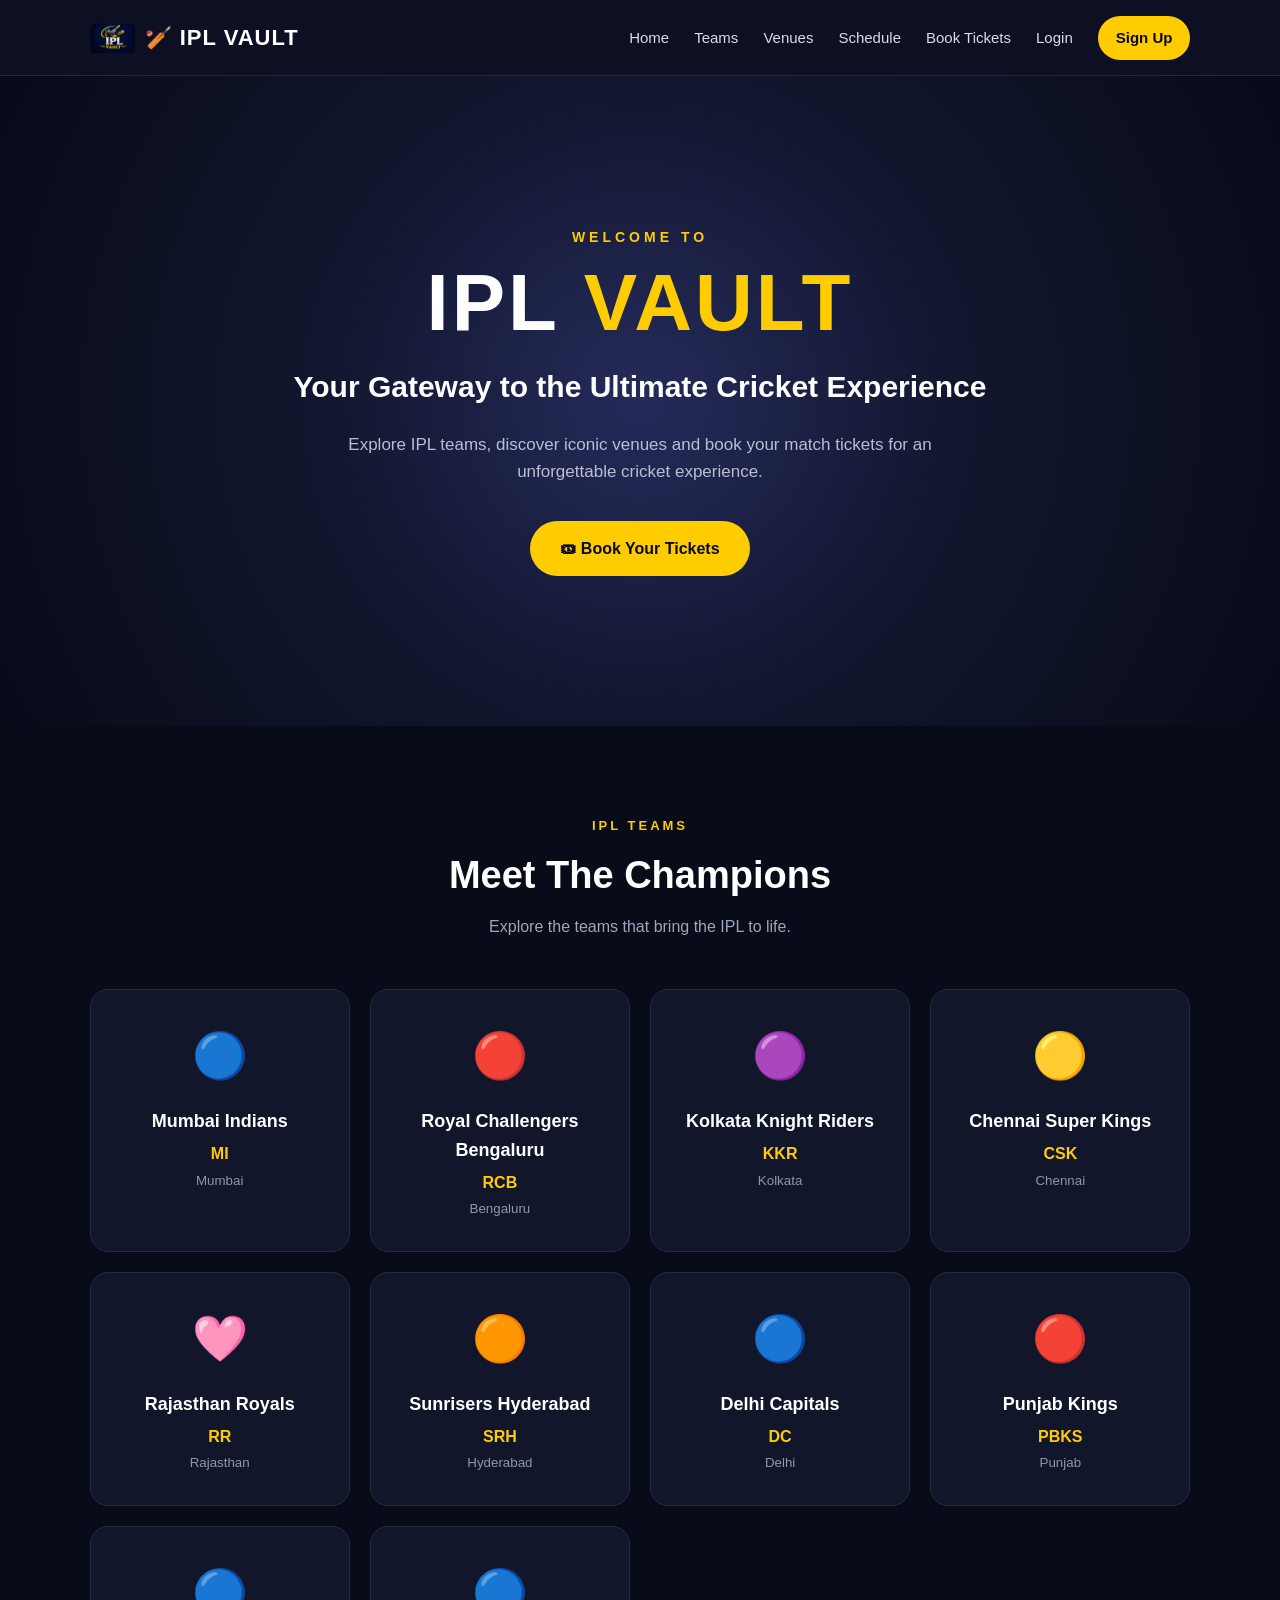
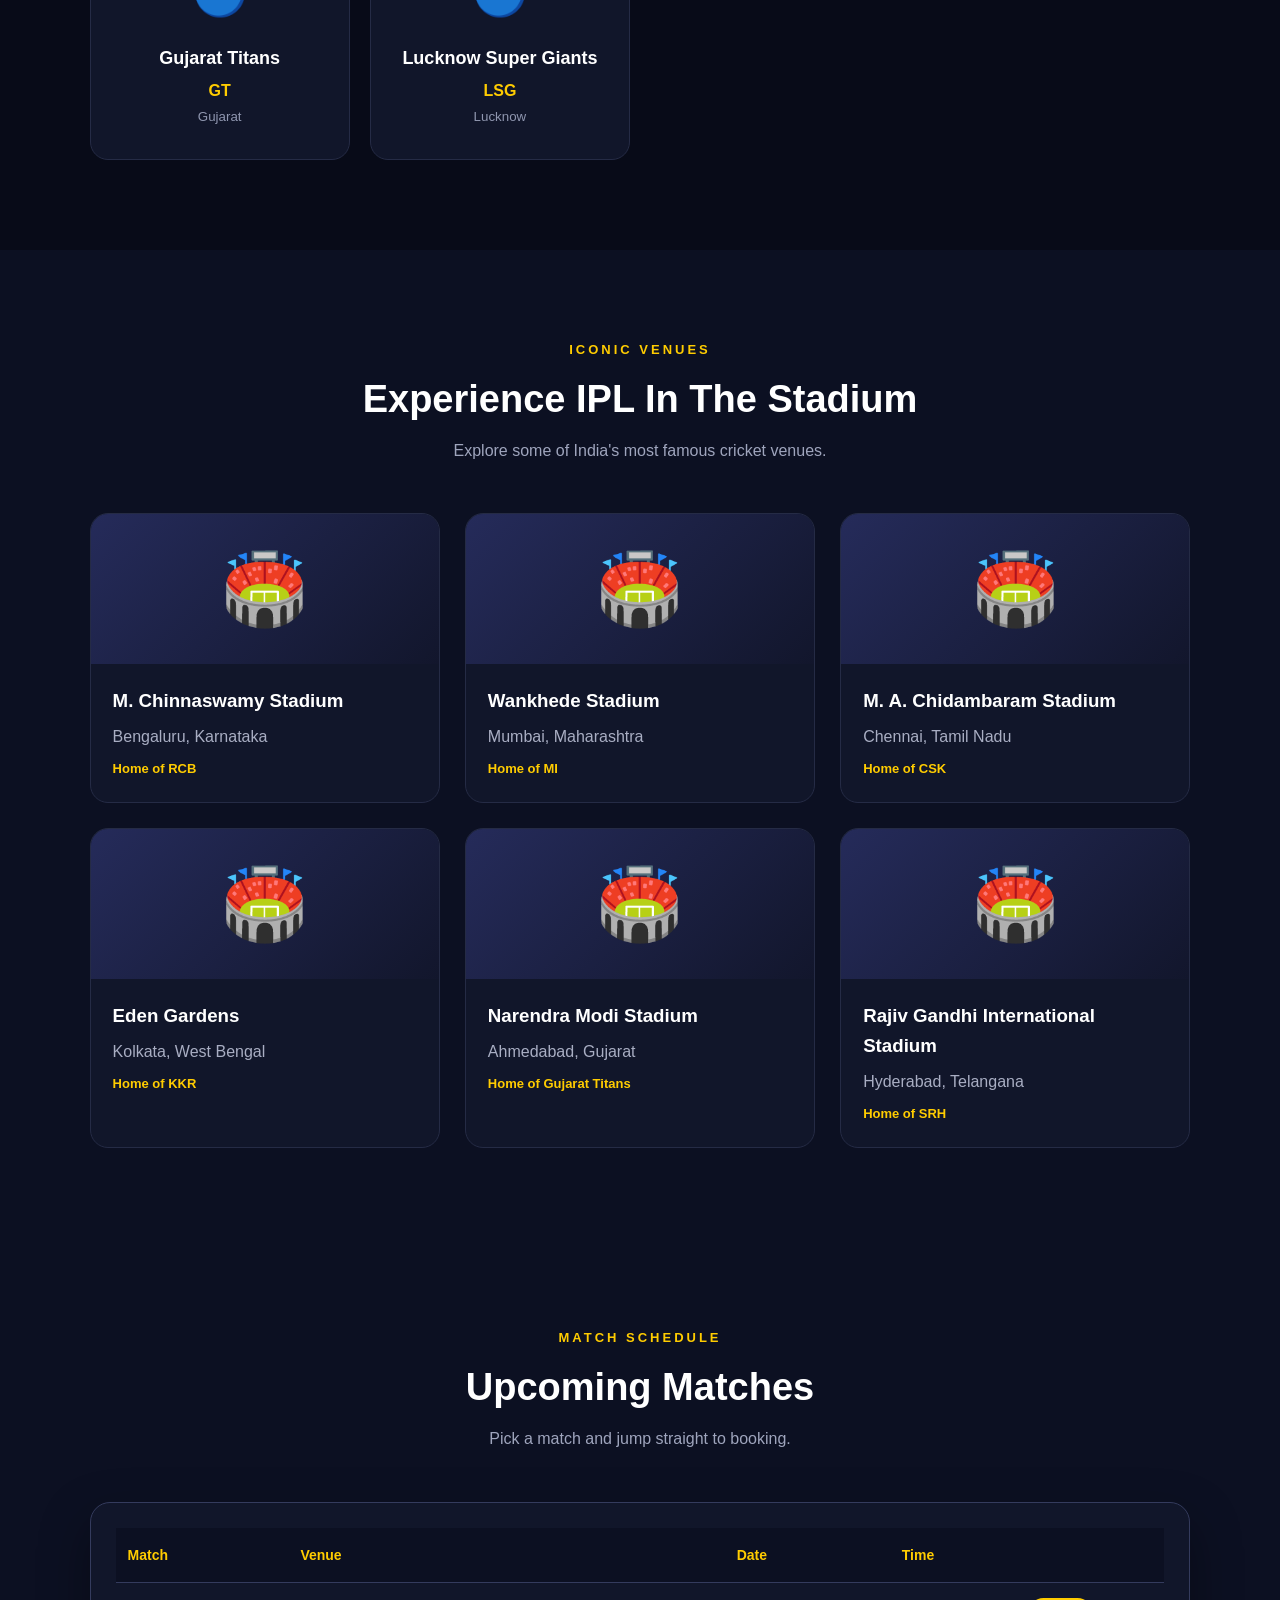
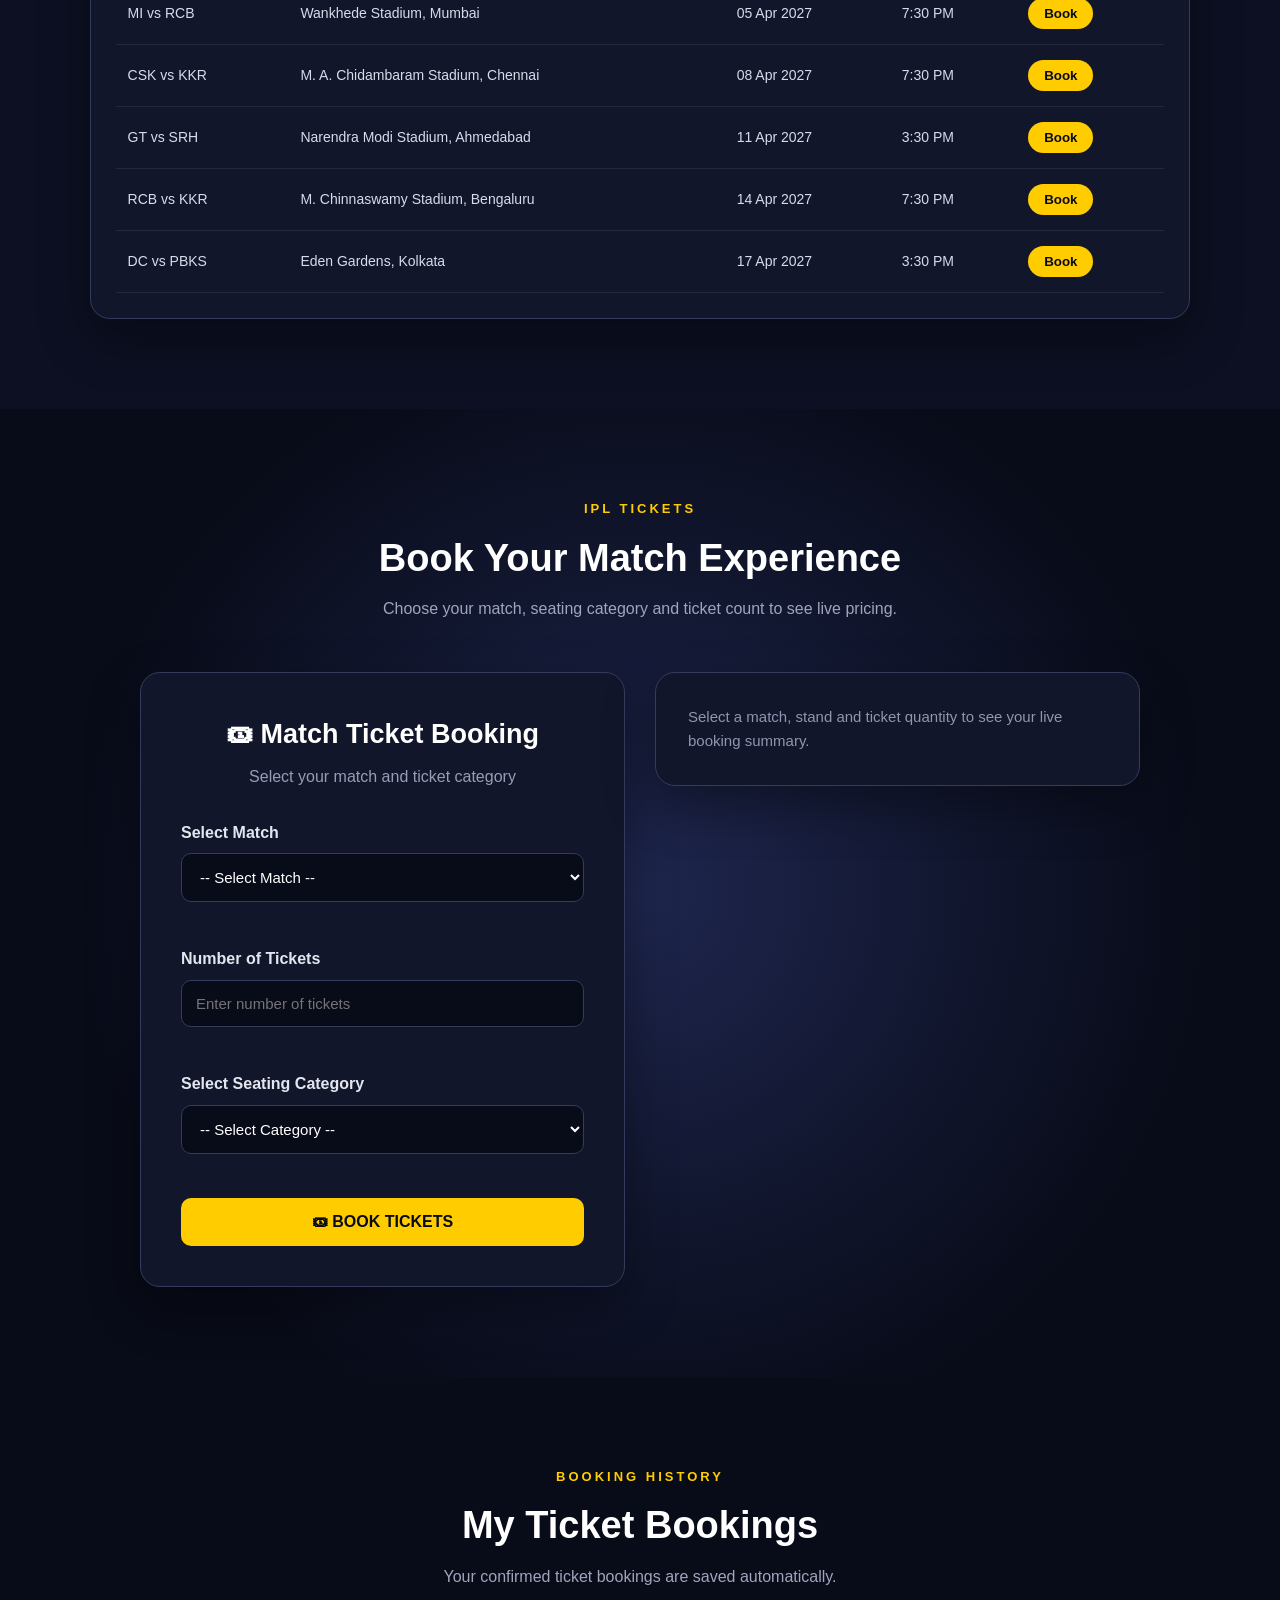
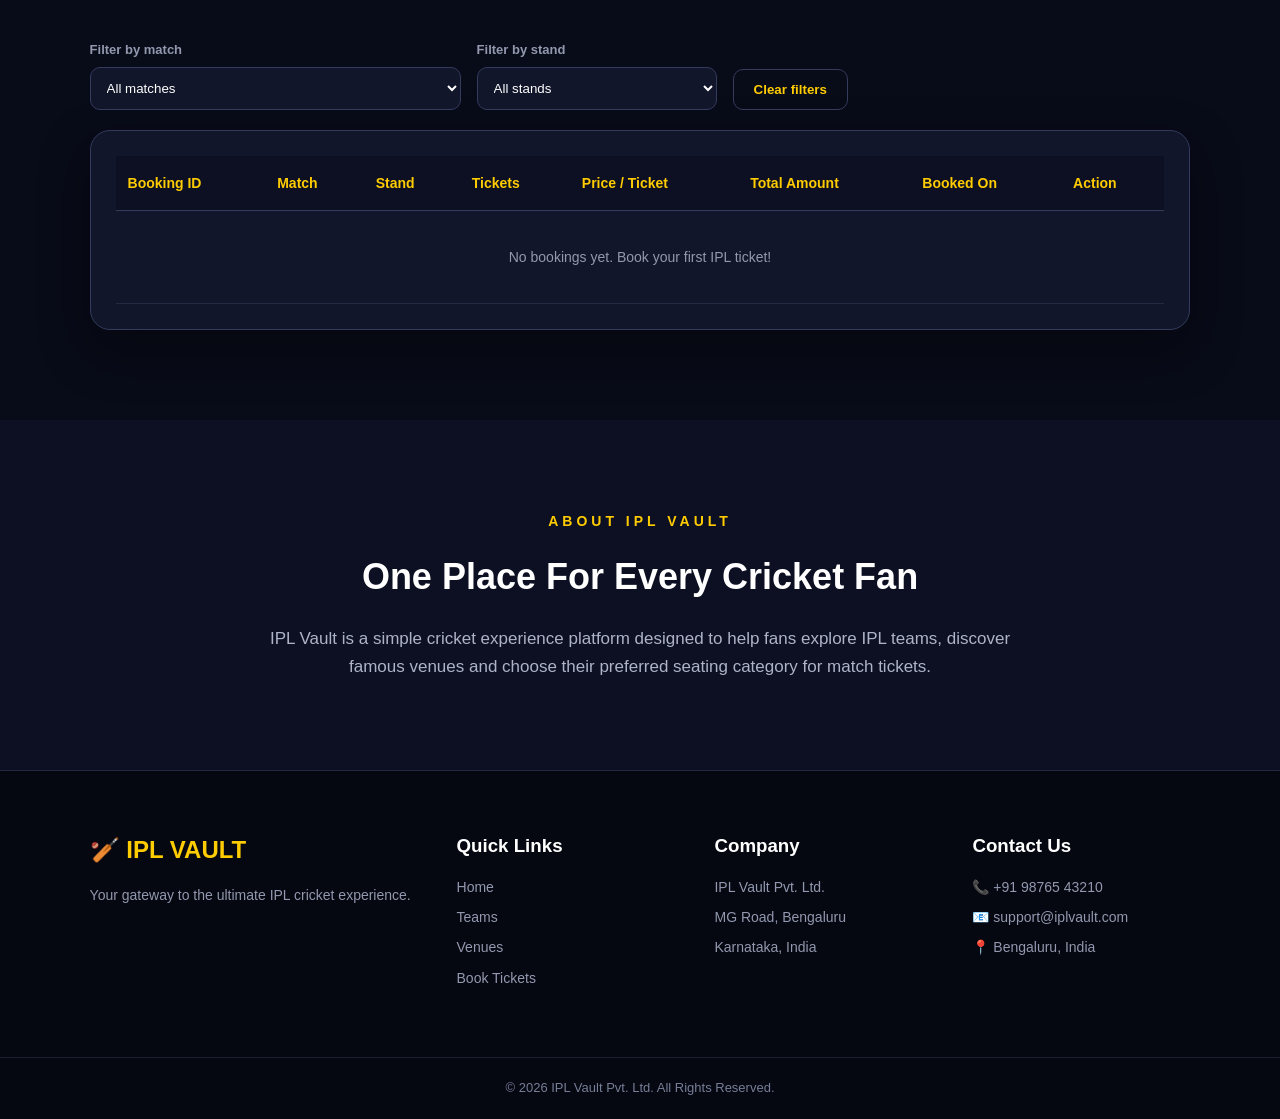
==== commit dd1035ff: ""Add schedule, validated booking flow, booking IDs, filters; refactor script.js"" ====
--- a/index.html
+++ b/index.html
@@ -18,7 +18,7 @@
 
 <body>
 
-    <!-- HEADER -->
+    
 
     <header class="header">
 
@@ -38,6 +38,8 @@
             <a href="#teams">Teams</a>
 
             <a href="#venues">Venues</a>
+
+            <a href="#schedule">Schedule</a>
 
             <a href="#tickets">Book Tickets</a>
 
@@ -259,6 +261,34 @@
     </section>
 
 
+    <!-- MATCH SCHEDULE -->
+
+    <section id="schedule" class="schedule-section">
+
+        <div class="section-heading">
+            <p>MATCH SCHEDULE</p>
+            <h2>Upcoming Matches</h2>
+            <span>Pick a match and jump straight to booking.</span>
+        </div>
+
+        <div class="bookings-table-wrapper">
+            <table class="bookings-table schedule-table">
+                <thead>
+                    <tr>
+                        <th>Match</th>
+                        <th>Venue</th>
+                        <th>Date</th>
+                        <th>Time</th>
+                        <th></th>
+                    </tr>
+                </thead>
+                <tbody id="scheduleTableBody"></tbody>
+            </table>
+        </div>
+
+    </section>
+
+
     <!-- TICKET BOOKING -->
 
     <section id="tickets" class="ticket-section">
@@ -287,7 +317,7 @@
                 </p>
 
 
-                <form id="bookingForm">
+                <form id="bookingForm" novalidate>
 
 
                     <div class="form-group">
@@ -296,33 +326,8 @@
                             Select Match
                         </label>
 
-                        <select id="match" name="match" required>
-
-                            <option value="">
-                                -- Select Match --
-                            </option>
-
-                            <option value="MI vs RCB — Wankhede Stadium, Mumbai">
-                                MI vs RCB — Wankhede Stadium, Mumbai
-                            </option>
-
-                            <option value="CSK vs KKR — M. A. Chidambaram Stadium, Chennai">
-                                CSK vs KKR — M. A. Chidambaram Stadium, Chennai
-                            </option>
-
-                            <option value="GT vs SRH — Narendra Modi Stadium, Ahmedabad">
-                                GT vs SRH — Narendra Modi Stadium, Ahmedabad
-                            </option>
-
-                            <option value="RCB vs KKR — M. Chinnaswamy Stadium, Bengaluru">
-                                RCB vs KKR — M. Chinnaswamy Stadium, Bengaluru
-                            </option>
-
-                            <option value="DC vs PBKS — Eden Gardens, Kolkata">
-                                DC vs PBKS — Eden Gardens, Kolkata
-                            </option>
-
-                        </select>
+                        <select id="match" name="match"></select>
+<span class="error-message" id="matchError"></span>
 
                     </div>
 
@@ -342,6 +347,7 @@
                             placeholder="Enter number of tickets"
                             required
                         >
+<span class="error-message" id="ticketCountError"></span>
 
                     </div>
 
@@ -352,33 +358,8 @@
                             Select Seating Category
                         </label>
 
-                        <select id="category" name="category" required>
-
-                            <option value="">
-                                -- Select Category --
-                            </option>
-
-                            <option value="balcony">
-                                Balcony — ₹1,500
-                            </option>
-
-                            <option value="box-balcony">
-                                Box Balcony — ₹2,500
-                            </option>
-
-                            <option value="luxury-balcony">
-                                Luxury Balcony — ₹4,000
-                            </option>
-
-                            <option value="ground">
-                                Ground — ₹1,000
-                            </option>
-
-                            <option value="first-class">
-                                1st Class — ₹6,000
-                            </option>
-
-                        </select>
+                        <select id="category" name="category"></select>
+<span class="error-message" id="categoryError"></span>
 
                     </div>
 
@@ -394,6 +375,8 @@
 
             <div class="summary-column">
 
+                <div class="confirmation" id="bookingConfirmation" hidden></div>
+
                 <div class="booking-summary" id="bookingSummary">
 
                     <p class="summary-placeholder">
@@ -429,6 +412,19 @@
         </div>
 
 
+        <div class="filter-bar">
+            <div class="filter-group">
+                <label for="filterMatch">Filter by match</label>
+                <select id="filterMatch"></select>
+            </div>
+            <div class="filter-group">
+                <label for="filterStand">Filter by stand</label>
+                <select id="filterStand"></select>
+            </div>
+            <button type="button" class="filter-clear" id="clearFilters">Clear filters</button>
+            <p class="filter-count" id="bookingCount"></p>
+        </div>
+
         <div class="bookings-table-wrapper">
 
             <table class="bookings-table">
@@ -451,6 +447,8 @@
 
                         <th>Booked On</th>
 
+                        <th>Action</th>
+
                     </tr>
 
                 </thead>
@@ -460,7 +458,7 @@
 
                     <tr>
 
-                        <td colspan="7">
+                        <td colspan="8">
                             No bookings yet. Book your first IPL ticket!
                         </td>
 
@@ -568,6 +566,7 @@
     </footer>
 
 
+    <script src="validation.js"></script>
     <script src="script.js"></script>
 
 </body>
--- a/style.css
+++ b/style.css
@@ -1029,9 +1029,7 @@
     font-size: 12.5px;
     font-weight: normal;
 }
-/* =========================================================
-   MY TICKET BOOKINGS
-   ========================================================= */
+
 
 .bookings-section {
     padding: 90px 7%;
@@ -1102,7 +1100,8 @@
 }
 
 
-.bookings-table td[colspan="7"] {
+.bookings-table td[colspan="7"],
+.bookings-table td[colspan="8"] {
     text-align: center;
 
     color: #9298ae;
@@ -1121,4 +1120,77 @@
         padding: 15px;
     }
 
-}+}
+
+
+
+.schedule-section { padding: 90px 7%; background: #0c1022; }
+.schedule-table { min-width: 700px; }
+
+.table-book-btn {
+    padding: 8px 16px;
+    border: none;
+    border-radius: 20px;
+    background: #ffcc00;
+    color: #080b18;
+    font-weight: bold;
+    cursor: pointer;
+    transition: 0.3s;
+}
+.table-book-btn:hover { transform: translateY(-2px); }
+
+.form-group select.input-error,
+.form-group input.input-error { border-color: #ff4d4d; background: #1a0e12; }
+
+.filter-bar {
+    max-width: 1200px;
+    margin: 0 auto 20px;
+    display: flex;
+    flex-wrap: wrap;
+    align-items: flex-end;
+    gap: 16px;
+}
+.filter-group { display: flex; flex-direction: column; gap: 6px; min-width: 240px; }
+.filter-group label { font-size: 13px; color: #9298ae; font-weight: bold; }
+.filter-group select {
+    padding: 12px;
+    border-radius: 10px;
+    border: 1px solid #343b5d;
+    background: #11162a;
+    color: white;
+}
+.filter-clear {
+    padding: 12px 20px;
+    border-radius: 10px;
+    border: 1px solid #343b5d;
+    background: transparent;
+    color: #ffcc00;
+    font-weight: bold;
+    cursor: pointer;
+}
+.filter-clear:hover { border-color: #ffcc00; }
+.filter-count { margin-left: auto; color: #9298ae; font-size: 14px; }
+
+.confirmation {
+    background: #10231a;
+    border: 1px solid #2f7d4f;
+    border-radius: 20px;
+    padding: 22px 28px;
+}
+.confirmation[hidden] { display: none; }
+.confirmation h4 { color: #5be08f; margin-bottom: 8px; }
+.confirmation p { color: #cfe9d9; font-size: 14px; }
+
+.bookings-table tr.new-booking { background: #1c2a1f; }
+
+.cancel-btn {
+    padding: 6px 14px;
+    border: 1px solid #ff4d4d;
+    border-radius: 18px;
+    background: transparent;
+    color: #ff6b6b;
+    font-weight: bold;
+    cursor: pointer;
+    transition: 0.3s;
+}
+.cancel-btn:hover { background: #ff4d4d; color: #080b18; }
